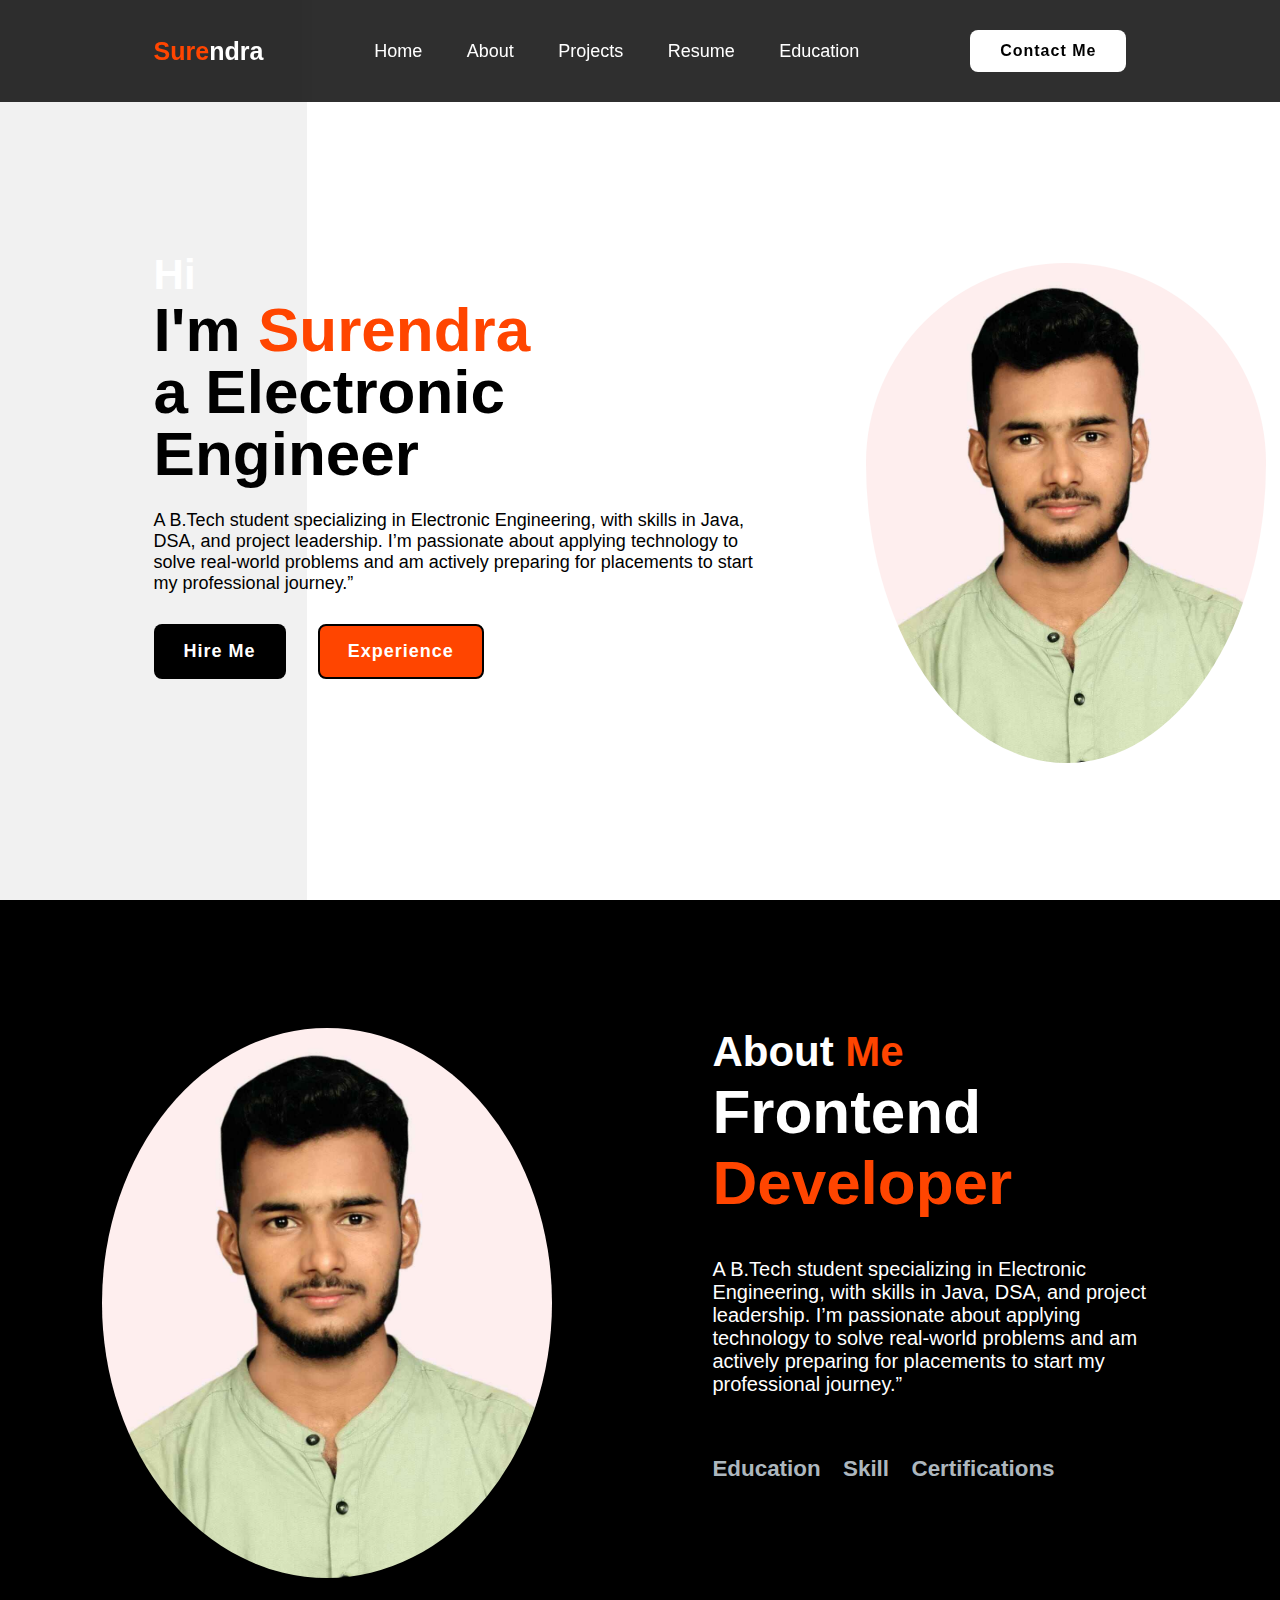
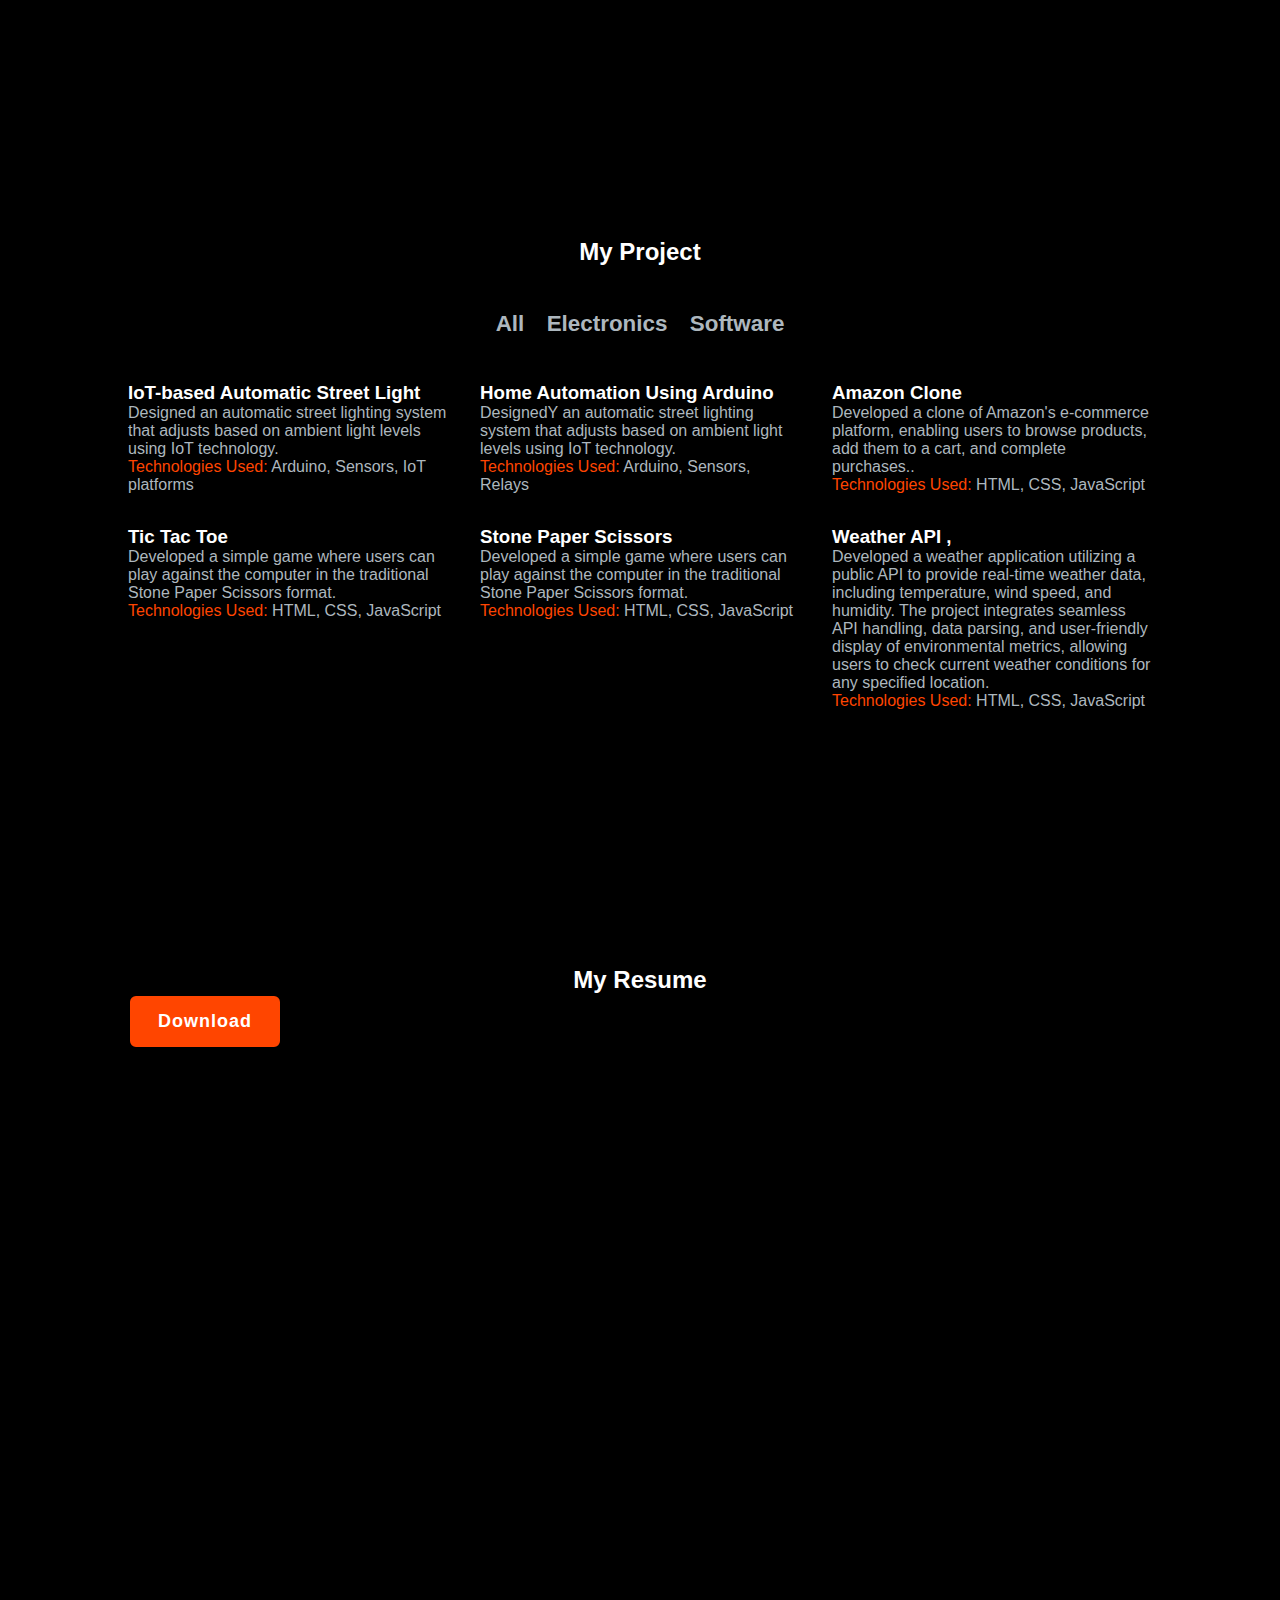
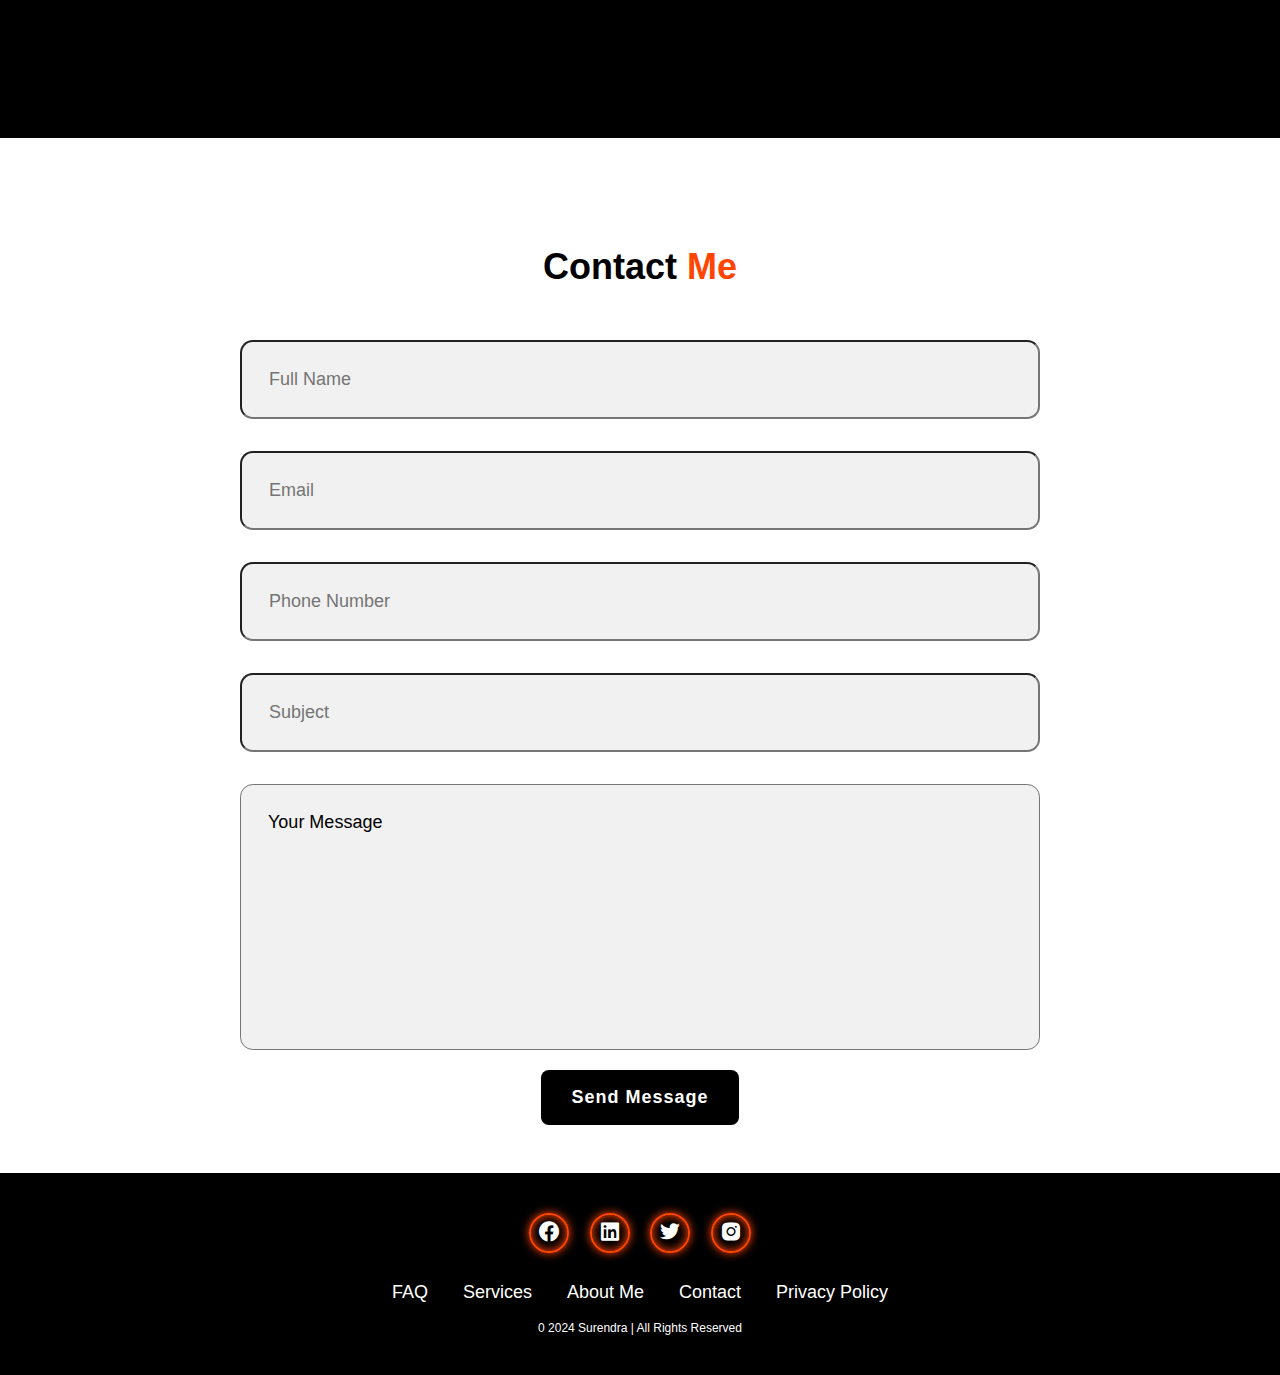
==== index.html @ b00fab55 "first commit" ====
<!DOCTYPE html>
<html lang="en">
<head>
    <meta charset="UTF-8">
    <meta name="viewport" content="width=device-width, initial-scale=1.0">
    <title>surendrapratapmishra51</title>
    <link rel="stylesheet" href="style.css">
    <link href='https://unpkg.com/boxicons@2.1.4/css/boxicons.min.css' rel='stylesheet'>
</head>
<body>
   <header class="header">
    <a href="#" class="logo"><span>Sure</span>ndra</a>
    <nav class="navbar">
        <!-- <a href="#" class="active">Home</a> -->
        <a href="home.html">Home</a> 
        <a href="about.html">About</a> 
        <a href="project.html">Projects</a>
        <a href="resume.html">Resume</a>
        <a href="Education.html">Education</a>
    </nav>
    <a href="contact.html" class="contact">Contact Me</a>
   </header>
   
   <section class="home">
        <div class="home-content">
            <h3>Hi</h3>
            <h1>I'm <span>Surendra <br></span> a Electronic Engineer </h1>
            <p>A B.Tech student specializing in Electronic Engineering, with skills in Java, DSA, and project leadership. I’m passionate about applying technology to solve real-world problems and am actively preparing for placements to start my professional journey.”</p>
            <div class="btn-box">
                <button class="btn-1">Hire Me</button>
                <button class="btn-2">Experience</button>
            </div>
        </div>
        <div class="img-box">
            <img src="surendra.jpg" alt="">
        </div>
    </section>

    <section class="about">
        <div class="about-img">
            <img src="surendra.jpg" alt="">
        </div>
        <div class="about-content">
            <h2 class="heading">About <span>Me</span></h2>
            <h3>Frontend <span>Developer</span></h3>
            <p>A B.Tech student specializing in Electronic Engineering, with skills in Java, DSA, and project leadership. I’m passionate about applying technology to solve real-world problems and am actively preparing for placements to start my professional journey.”</p>
            <!-- <a href="#" class="btn-2">Experience</a> -->
            <div class="skills">
                <a href="Education.html">Education</a>
                <a href="skill.html">Skill</a>
                <a href="certification">Certifications</a>
            </div>
        </div>
    </section>

    <section>
        <div class="project">
            <h2>My Project</h2>
            <div class="project-content skills">
                <a href="All.html">All</a>
                <a href="Electronics.html">Electronics</a>
                <a href="software.html">Software</a>
            </div>
    
            <div class="project-container">
            <div class="project-item">
                <h3>IoT-based Automatic Street Light</h3>
                <p>Designed an automatic street lighting system that adjusts based on ambient light levels using IoT technology.</p>
                <p><span>Technologies Used: </span>Arduino, Sensors, IoT platforms</p>
            </div>
    
            <div class="project-item">
                <h3>Home Automation Using Arduino</h3>
                <p>DesignedY an automatic street lighting system that adjusts based on ambient light levels using IoT technology.</p>
                <p><span>Technologies Used: </span>Arduino, Sensors, Relays</p>
            </div>
    
            <div class="project-item">
                <h3>Amazon Clone</h3>
                <p>Developed a clone of Amazon's e-commerce platform, enabling users to browse products, add them to a cart, and complete purchases..</p>
                <p><span>Technologies Used: </span>HTML, CSS, JavaScript</p>
            </div>
    
            <div class="project-item">
                <h3>Tic Tac Toe</h3>
                <p>Developed a simple game where users can play against the computer in the traditional Stone Paper Scissors format.</p>
                <p><span>Technologies Used: </span>HTML, CSS, JavaScript</p>
            </div>
    
            <div class="project-item">
                <h3>Stone Paper Scissors</h3>
                <p>Developed a simple game where users can play against the computer in the traditional Stone Paper Scissors format.</p>
                <p><span>Technologies Used: </span>HTML, CSS, JavaScript</p>
            </div>
    
            <div class="project-item">
                <h3>Weather API ,</h3>
                <p>Developed a weather application utilizing a public API to provide real-time weather data, including temperature, wind speed, and humidity. The project integrates seamless API handling, data parsing, and user-friendly display of environmental metrics, allowing users to check current weather conditions for any specified location.</p>
                <p><span>Technologies Used: </span>HTML, CSS, JavaScript</p>
            </div>
    
    
        </div>
    </div>
    </section>

    <section>
        <div class="resume">
            <h2>My Resume</h2>
            <div>
                <a href="surendra resume tech.pdf"><button class="btn-2">Download</button></a>
            </div>
        </div>
    </section>

    <section class="contact-form">
        <h2 class="contact-me">Contact <span>Me</span></h2>
        <form action="#">
            <div class="input-box">
                <input type="text" placeholder="Full Name">
                <input type="email" placeholder="Email">
            </div>

            <div class="input-box">
                <input type="number" placeholder="Phone Number">
                <input type="text" placeholder="Subject">
            </div>
            <textarea name="" id="" cols="30" rows="10">Your Message</textarea>
            <input type="submit" value="Send Message" class="btn-1">
        </form>
    </section>
    <footer class=" footer">
        <div class="social">
            <a href="https://www.facebook.com/surendra.p.mishra.5"><i class='bx bxl-facebook-circle' ></i></a>
            <a href="https://www.linkedin.com/in/surendra-pratap-mishra-10936024b?lipi=urn%3Ali%3Apage%3Ad_flagship3_profile_view_base_contact_details%3Bsvds1vrlR0KyyVJZO1oFgQ%3D%3D"><i class='bx bxl-linkedin-square'></i></a>
            <a href="https://x.com/Surendr86265079"><i class='bx bxl-twitter' ></i></a>
            <a href="https://www.instagram.com/mishrasurendrapratap/"><i class='bx bxl-instagram-alt' ></i></a>
            
        </div>
        <ul class="list">
            <li>
                <a href="#">FAQ</a>
            </li>
            <li>
                <a href="#">Services</a>
            </li>
            <li>
                <a href="#">About Me</a>
            </li>
            <li>
                <a href="#">Contact</a>
            </li>
            <li>
                <a href="#">Privacy Policy</a>
            </li>
        </ul>
        <p class="copyright">0 2024 Surendra | All Rights Reserved</p>
    </footer>
</body>
</html>
---- style.css ----
@import url('https://fonts.googleapis.com/css2?family=Kanit:ital,wght@0,100;0,200;0,300;0,400;0,500;0,600;0,700;0,800;0,900;1,100;1,200;1,300;1,400;1,500;1,600;1,700;1,800;1,900&family=Roboto:ital,wght@0,100;0,300;0,400;0,500;0,700;0,900;1,100;1,300;1,400;1,500;1,700;1,900&display=swap');
*{
    margin: 0;
    padding: 0;
    box-sizing: border-box;
    font-family: 'Poppins',sans-serif;
    list-style: none;
}
header{
    position: fixed;
    top: 0;
    left: 0;
    width: 100%;
    padding: 30px 12%;
    background: rgba(0, 0, 0, 0.816);
    backdrop-filter: blur(10px);
    display: flex;
    justify-content: space-between;
    align-items: center;
    z-index: 100;
    gap: 2rem;
    
}
 @media screen and (max-width: 200px) {
    header {
        display: flex;
        flex-direction: column; 
        justify-content: center;
        padding: 25px 8%;
        gap: 1rem;
    }
} 
.logo{
    font-size: 25px;
    color: white;
    font-weight: 600;
    transition: 0.3s ease;
}
.logo:hover{
    color: orangered;
    text-shadow: 0 0 25px orangered,
        0 0 50px orangered;
        transform: scale(1,1);
}
span{
    color: orangered;
}
a{
    text-decoration: none;
    color: white;
}
.navbar a{
    font-size: 18px;
    color: white;
    font-weight: 500;
    margin: 0 20px;
    border-bottom: 3px solid transparent;
    transition: 0.3s ease;
}
.navbar a:hover,
.navbar a.active{
    color: orangered;
    border-bottom: 3px solid orangered;

}
@media screen and (max-width: 700px) {
    .navbar a{
        display: flex;
        justify-content: center;
        align-items: center;
    }

    }
.contact{
    padding: 10px 28px;
    background-color: white;
    color: black;
    border: 2px solid transparent;
    border-radius: 8px;
    font-size: 16px;
    letter-spacing: 1px;
    font-weight: 600;
    transition: 0.3s ease;
}
.contact:hover{
    background-color: orangered;
    box-shadow: 0 0 25px orangered;
    color: white;
}
.home{
    width: 100px;
    min-height: 100vh;
    background: rgb(241,241,241);
    display: flex;
    align-items: center;
    gap: 7em;
    padding: 30px 12% 0;

}
@media screen and (max-width:300px) {
    .home {
        display: flex;
        flex-direction: column;
        justify-content: center;
        align-items: center;
    }
}
.home-content{
   min-width: 600px;
}
.home-content h3 {
    font-size: 42px;

}
.home-content h1 {
    font-size: 62px;
    line-height: 1;
}
.home-content p{
    font-size: 18px;
    margin: 25px 0 30px;
}
.btn-box{
    width: 345px;
    display: flex;
    gap: 2em;
    
}
.btn-1{
    padding: 15px 28px;
    background-color: black;
    color: white;
    border: 2px solid transparent;
    border-radius: 8px;
    font-size: 18px;
    letter-spacing: 1px;
    font-weight: 600;
    transition: 0.3s ease;
    cursor: pointer;
}
.btn-1:hover{
    background-color: white;
    color: black;
    border: 2px solid black;
}
.btn-2{
    padding: 15px 28px;
    background-color: orangered;
    color: white;
    border: 2px solid black;
    border-radius: 8px;
    font-size: 18px;
    letter-spacing: 1px;
    font-weight: 600;
    transition: 0.3s ease;
    cursor: pointer;
}
.btn-2:hover{
    background-color: white;
    color: orangered;
}
.img-box img {
   border-radius: 50%;
   width: 400px; 
   height: 600px;
   padding-top: 100px;
}
::-webkit-scrollbar{
    width: 15px;
}
::-webkit-scrollbar-thumb{
    background-color: orangered;
}
::-webkit-scrollbar-track{
    background-color: rgba(0, 0, 0, 0.615);
    width: 50px;
}

.about{
    display: flex;
    justify-content: center;
    align-self: center;
    padding: 10% 8%;
    gap: 10em;
    background: black;
}
.about-img img{
    position: relative;
    width: 450px;
    height: 550px;
    box-shadow: 0 0 25pz orangered,
    0 0 50px orangered;
    border-radius: 50%;
}
.about-content h2{
    text-align: left;
    color: white;
    font-size: 42px;
}
.about-content h3{
    font-size: 62px;
    color: white;
}
.about-content p{
    color: white;
    font-size: 20px;
    margin: 2em 0 3em;

}
.skills{
    display: flex;
    gap: 1em;
    font-size: 1.4em;
    font-weight: 600;
    color: white;
    margin:  2em 0;
    transition: 0.3s ease;
}
.skills a{
    color: #ADB7BE;
    text-decoration: none;
    transition:color 0.3s ease;
}
.skills a:hover{
    color: white;


}

.contact-form h2{
    text-align: center;
    margin-top: 3em;
    margin-bottom: 1em;
    font-size: 36px;
}
.contact-form form{
    max-width: 50em;
    margin: 1rem auto;
    text-align: center;
    margin-bottom: 3em;
}
.contact-form form .input-box{
    display: flex;
    justify-content: center;
    flex-wrap: wrap;
    
}
.contact-form form .input-box input,
.contact-form form textarea{
    width: 100%;
    padding: 1.5em;
    font-size: 18px;
    color: black;
    background: rgb(241,241,241);
    border-radius: .8rem;
    margin: 1rem 0;
    resize: none;
}
.footer{
    position: relative;
    bottom: 0;
    width: 100%;
    padding: 40px 0;
    background-color: black;


}
.footer .social{
    text-align: center;
    padding-bottom: 25px;
    color: white;
}
.footer .social a{
    font-size: 24px;
    color: white;
    border: 2px solid orangered;
    width: 40px;
    height: 40px;
    line-height: 38px;
    display: inline-block;
    text-align: center;
    border-radius: 50%;
    margin: 0 8px;
    box-shadow: inset 0 0 10px orangered, 0 0 10px orangered;
    transition: 0.3s ease;


}

.footer .social a:hover{
    transform: scale(1.2)translateX(-10px);
    color: orangered;
    border: 2px solid orangered;

}

.footer ul{
    margin-top: 0;
    padding: 0;
    font-size: 18px;
    line-height: 1.6;
    margin-bottom: 0;
    text-align: center;
}
.footer ul li a{
    color: white;
    border-bottom: 3px solid transparent;
    transition: 0.3s ease;
}
.footer ul li a:hover{
    border-bottom: 3px solid orangered;
}
.footer ul li{
    display: inline-block;
    padding: 0 15px;

}
.footer .copyright{
    margin-top: 15px;
    text-align: center;
    font-size: 12px;
    color: white;
}
.Edu{
    background-color: black;
    /* height: 100vh; */
    color: white;
    font-family: "Kanit", sans-serif;
    /* font-weight: 700; */
    font-style: normal;
}
.Edu b{
    color: rgba(255, 255, 0, 0.483);
    font-weight: 700;
}
.Education-item{            
    margin-bottom: 10px;
}
.soft-skill{
    color: white;
    font-size: 1rem;
    background-color: black;
    /* height: 100vh; */
    font-weight: 100;

}
.soft-skill span{
    color: rgb(130, 226, 126);
    font-weight: 800;
}
.project{
    background-color: black;
    height: 100%;
   padding: 8em;
    

}
.project h2{
    color: white;
    font: 600;
    display: flex;
    justify-content: center;
    align-items: center;
    
}
.project-content {
    background-color: black;
 display: flex;
justify-content: center;
align-items: center;
}
h3{
    color: white;
   font-weight: bold;
   /* margin: 1em 0; */
}
.project-item p{
color: #ADB7BE;
}
.project-container{
    display: grid;
    grid-template-columns: repeat(3, 1fr);
    gap: 2em;
    background-color: black;
}
.certi{
    font-weight: 600;
    
}
.resume{
    background-color: black;
    height: 100vh;
   padding: 8em;
}
.resume h2{
color: white;
font: 600;
display: flex;
justify-content: center;
align-items: center;
}
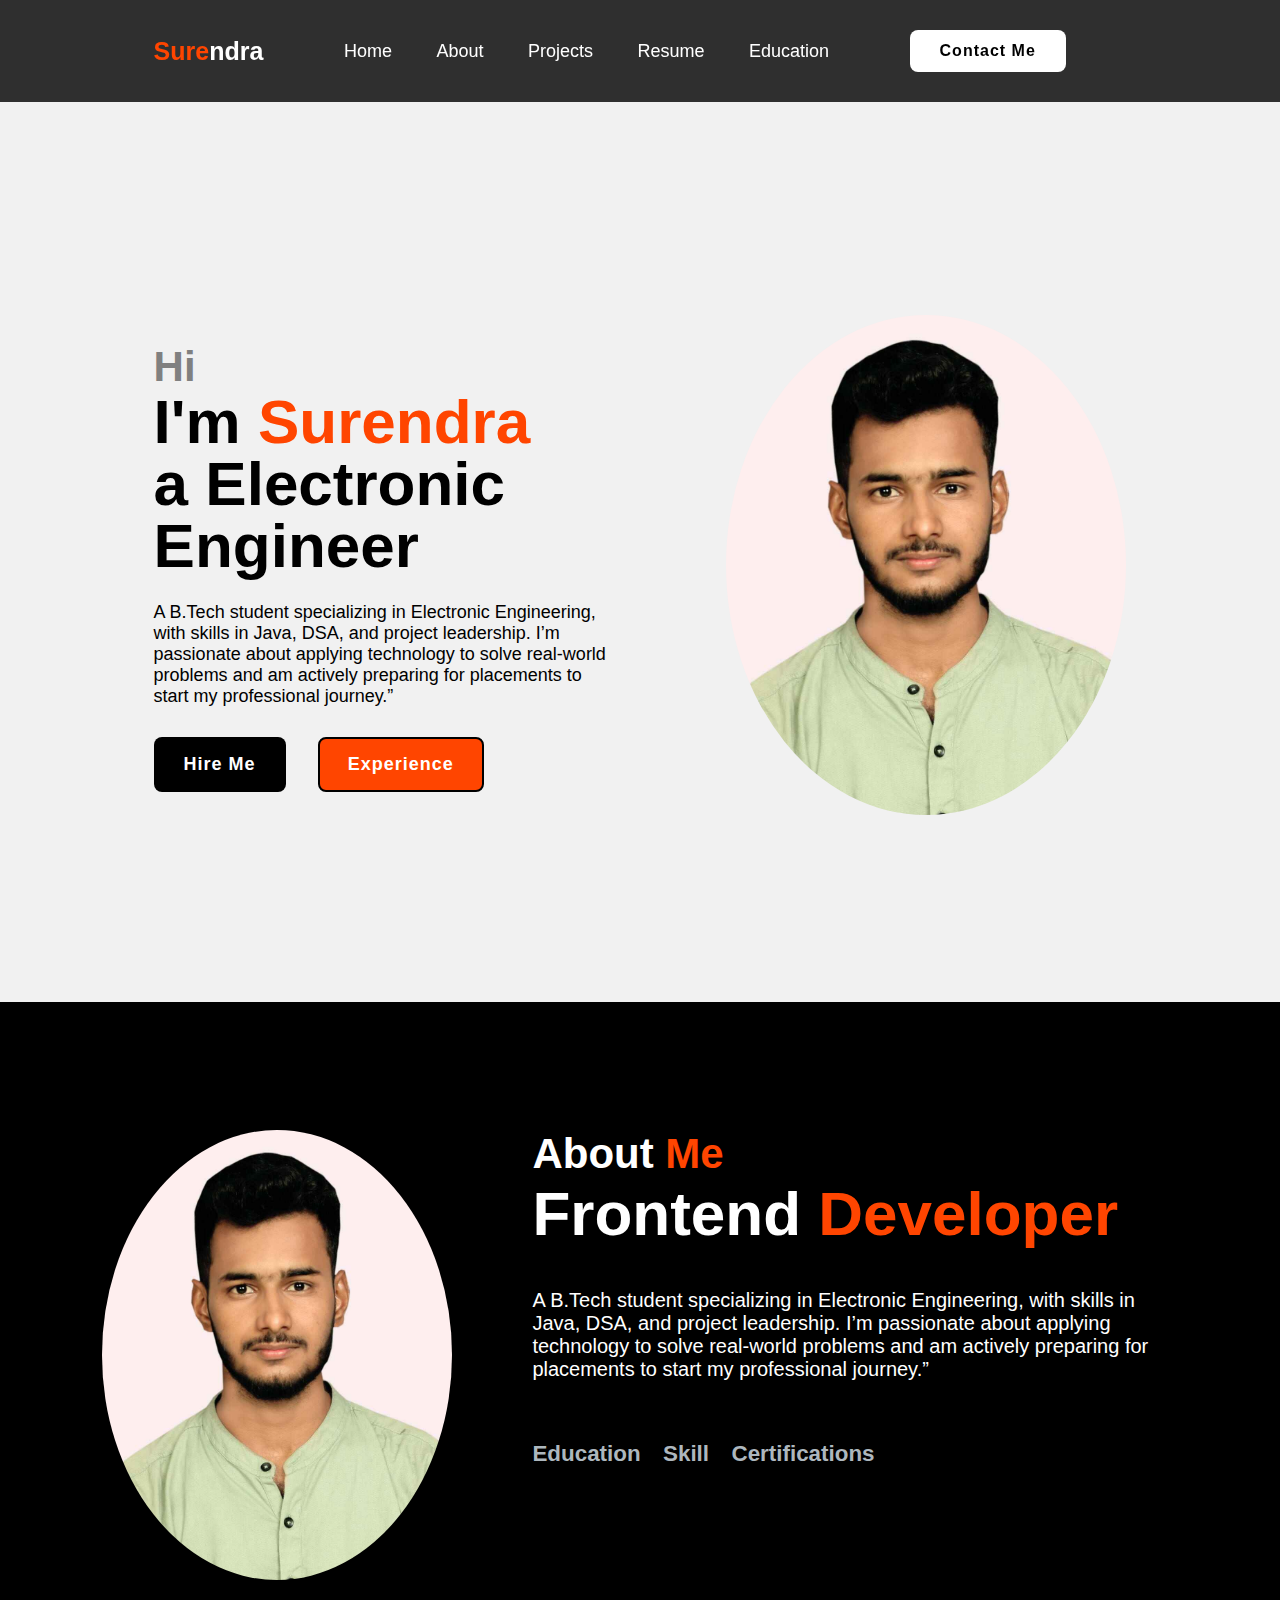
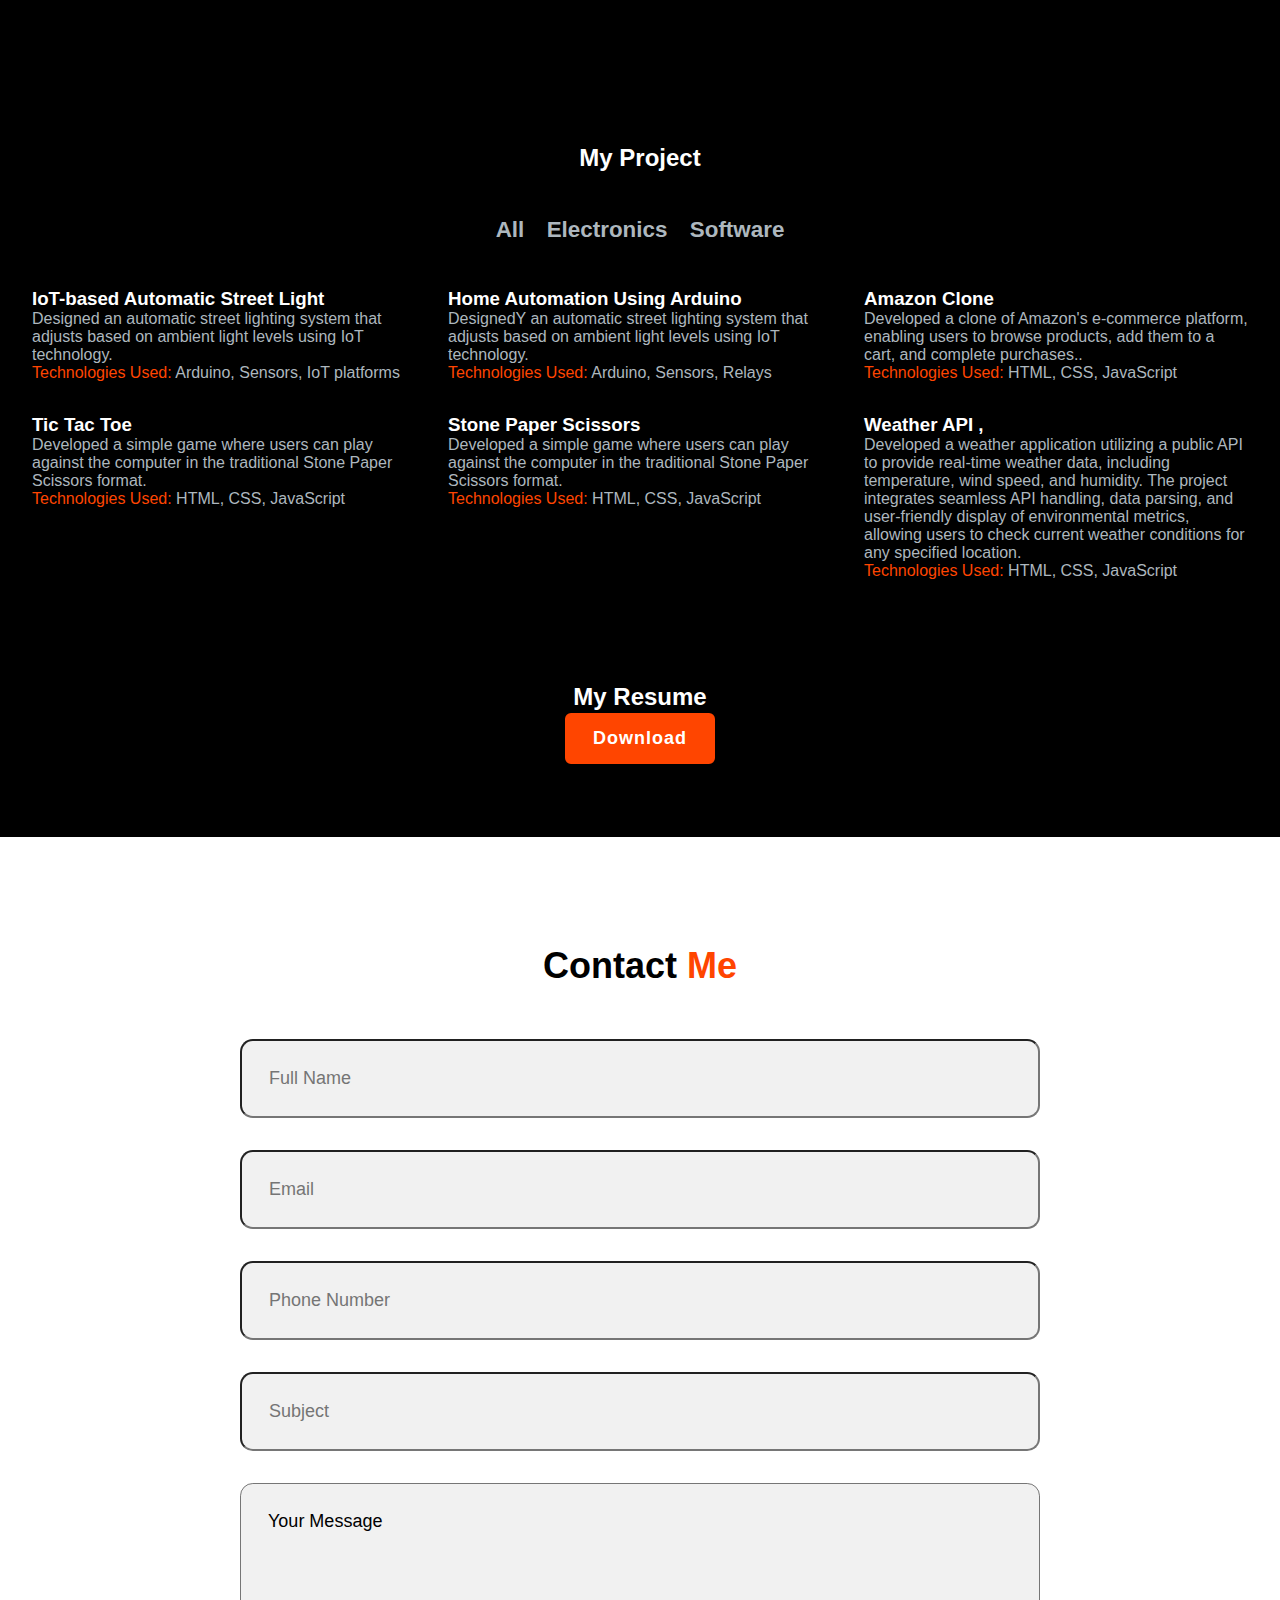
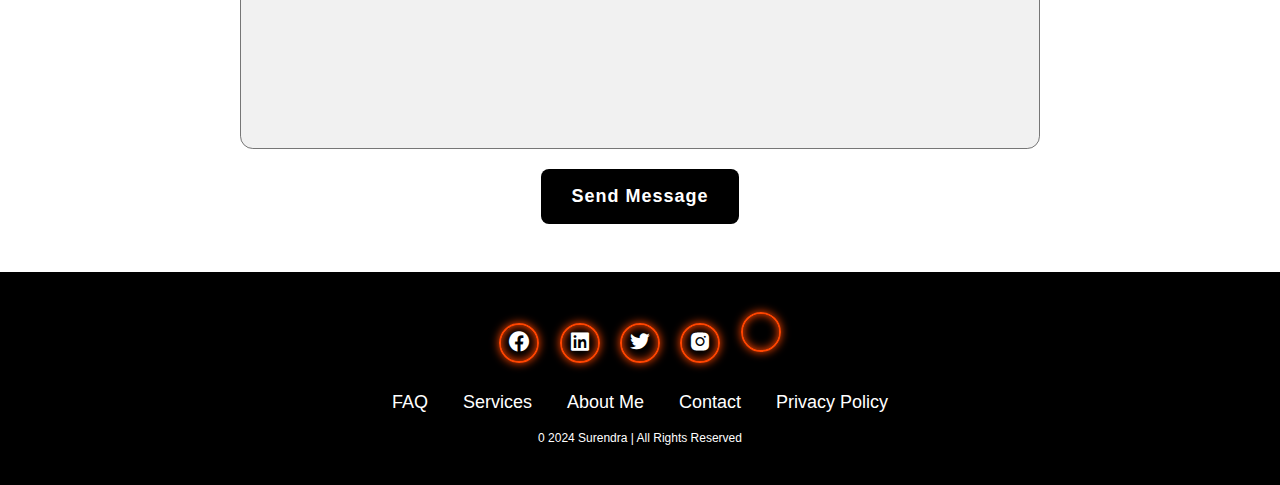
==== commit da1cf4ee: "update portfolio" ====
--- a/index.html
+++ b/index.html
@@ -19,11 +19,13 @@
         <a href="Education.html">Education</a>
     </nav>
     <a href="contact.html" class="contact">Contact Me</a>
+    <i class="fa-solid fa-bars"></i>
+
    </header>
    
    <section class="home">
         <div class="home-content">
-            <h3>Hi</h3>
+            <h3 style="color: gray;">Hi</h3>
             <h1>I'm <span>Surendra <br></span> a Electronic Engineer </h1>
             <p>A B.Tech student specializing in Electronic Engineering, with skills in Java, DSA, and project leadership. I’m passionate about applying technology to solve real-world problems and am actively preparing for placements to start my professional journey.”</p>
             <div class="btn-box">
@@ -135,6 +137,8 @@
             <a href="https://www.linkedin.com/in/surendra-pratap-mishra-10936024b?lipi=urn%3Ali%3Apage%3Ad_flagship3_profile_view_base_contact_details%3Bsvds1vrlR0KyyVJZO1oFgQ%3D%3D"><i class='bx bxl-linkedin-square'></i></a>
             <a href="https://x.com/Surendr86265079"><i class='bx bxl-twitter' ></i></a>
             <a href="https://www.instagram.com/mishrasurendrapratap/"><i class='bx bxl-instagram-alt' ></i></a>
+            <a href="https://www.instagram.com/mishrasurendrapratap/"><i class="fa-solid fa-bars"></i></a>
+            <i class="fa-solid fa-bars"></i>
             
         </div>
         <ul class="list">
--- a/style.css
+++ b/style.css
@@ -7,10 +7,8 @@
     list-style: none;
 }
 header{
-    position: fixed;
-    top: 0;
-    left: 0;
-    width: 100%;
+     top: 0;
+    left: 0; 
     padding: 30px 12%;
     background: rgba(0, 0, 0, 0.816);
     backdrop-filter: blur(10px);
@@ -21,7 +19,7 @@
     gap: 2rem;
     
 }
- @media screen and (max-width: 200px) {
+ @media screen and (max-width: 1000px) {
     header {
         display: flex;
         flex-direction: column; 
@@ -63,11 +61,18 @@
     border-bottom: 3px solid orangered;
 
 }
-@media screen and (max-width: 700px) {
+@media screen and (max-width: 650px) {
     .navbar a{
         display: flex;
+        justify-self: start;
+        align-items: center;
+    }
+    header {
+        display: flex;
+        flex-direction: row; 
         justify-content: center;
-        align-items: center;
+        padding: 25px 8%;
+        gap: 1rem;
     }
 
     }
@@ -88,7 +93,6 @@
     color: white;
 }
 .home{
-    width: 100px;
     min-height: 100vh;
     background: rgb(241,241,241);
     display: flex;
@@ -97,16 +101,30 @@
     padding: 30px 12% 0;
 
 }
-@media screen and (max-width:300px) {
+@media screen and (max-width:800px) {
     .home {
+        .home-content{
+            margin: auto;
+        }
+        .img-box{
+            padding: none;
+            margin: auto;
+            
+        }
         display: flex;
         flex-direction: column;
         justify-content: center;
         align-items: center;
     }
 }
+@media screen and (max-width:450px){
+    .img-box{
+        display: none;
+    }
+}
+
 .home-content{
-   min-width: 600px;
+   min-width: auto;
 }
 .home-content h3 {
     font-size: 42px;
@@ -162,8 +180,8 @@
 .img-box img {
    border-radius: 50%;
    width: 400px; 
-   height: 600px;
-   padding-top: 100px;
+   height: 500px;
+   /* padding-top: 100px; */
 }
 ::-webkit-scrollbar{
     width: 15px;
@@ -177,17 +195,26 @@
 }
 
 .about{
+    width: 100%;
+    background: black;
     display: flex;
     justify-content: center;
     align-self: center;
     padding: 10% 8%;
-    gap: 10em;
-    background: black;
+    gap: 5em;
+   
+   
+    
+}
+@media screen and (max-width:850px){
+    .about-img{
+        display: none;
+    }
 }
 .about-img img{
     position: relative;
-    width: 450px;
-    height: 550px;
+    width: 350px;
+    height: 450px;
     box-shadow: 0 0 25pz orangered,
     0 0 50px orangered;
     border-radius: 50%;
@@ -207,6 +234,7 @@
     margin: 2em 0 3em;
 
 }
+
 .skills{
     display: flex;
     gap: 1em;
@@ -255,6 +283,7 @@
     border-radius: .8rem;
     margin: 1rem 0;
     resize: none;
+    min-width: 300px;
 }
 .footer{
     position: relative;
@@ -292,6 +321,22 @@
     color: orangered;
     border: 2px solid orangered;
 
+}
+@media screen and (max-width:300px) {
+    .social{
+    display: grid;
+    grid-template-columns: repeat(2, 1fr);
+    gap: 2em;
+}
+    
+}
+@media screen and (max-width:150px) {
+    .social{
+    display: grid;
+    grid-template-columns: repeat(1, 1fr);
+    gap: 2em;
+}
+    
 }
 
 .footer ul{
@@ -321,6 +366,20 @@
     font-size: 12px;
     color: white;
 }
+@media screen and (max-width:600px) {
+    .list{
+        display: grid;
+        grid-template-columns: repeat(3, 1fr);
+        gap: 2em;
+        }
+}
+@media screen and (max-width:400px) {
+    .list{
+        display: grid;
+        grid-template-columns: repeat(2, 1fr);
+        gap: 2em;
+        }
+}
 .Edu{
     background-color: black;
     /* height: 100vh; */
@@ -351,7 +410,8 @@
 .project{
     background-color: black;
     height: 100%;
-   padding: 8em;
+   padding: 2em;
+   min-width: 300px;
     
 
 }
@@ -364,7 +424,7 @@
     
 }
 .project-content {
-    background-color: black;
+background-color: black;
  display: flex;
 justify-content: center;
 align-items: center;
@@ -383,14 +443,29 @@
     gap: 2em;
     background-color: black;
 }
+@media screen and (max-width:500px){
+    .project-container{
+        grid-template-columns: repeat(2, 1fr);
+        gap: 2em;
+    }
+   
+}
+@media screen and (max-width:370px){
+    .project-container{
+        grid-template-columns: repeat(1, 1fr);
+        gap: 2em;
+    }
+   
+}
 .certi{
     font-weight: 600;
     
 }
 .resume{
     background-color: black;
-    height: 100vh;
-   padding: 8em;
+    height: 25vh;
+   padding: 2rem;
+   min-width: 300px;
 }
 .resume h2{
 color: white;
@@ -398,4 +473,54 @@
 display: flex;
 justify-content: center;
 align-items: center;
-}+}
+
+.resume {
+    display: flex;
+    flex-direction: column;
+    justify-content: center;
+    align-items: center;
+    height: 25vh; /* Full height of the viewport */
+    text-align: center;
+}
+
+/* Center the button container */
+/* .center-btn {
+    display: flex;
+    justify-content: center;
+    align-items: center;
+    width: 100%;
+} */
+
+/* Button style */
+.resume btn-2 {
+    padding: 10px 20px;
+    font-size: 16px;
+    background-color: #4CAF50;
+    color: white;
+    border: none;
+    cursor: pointer;
+    border-radius: 5px;
+}
+
+.resume btn-2:hover {
+    background-color: #45a049;
+}
+@media screen and (max-width:400px){
+    .btn-box{
+        max-width: 200px;
+        display: flex;
+        flex-direction: column;
+        justify-content: center;
+    }
+    .skills{
+        display: grid;
+        grid-template-columns: repeat(1, 1fr);
+        text-align: center;
+        min-width: 300px;
+    
+    }
+    }
+    .fa-bars{
+         
+    }